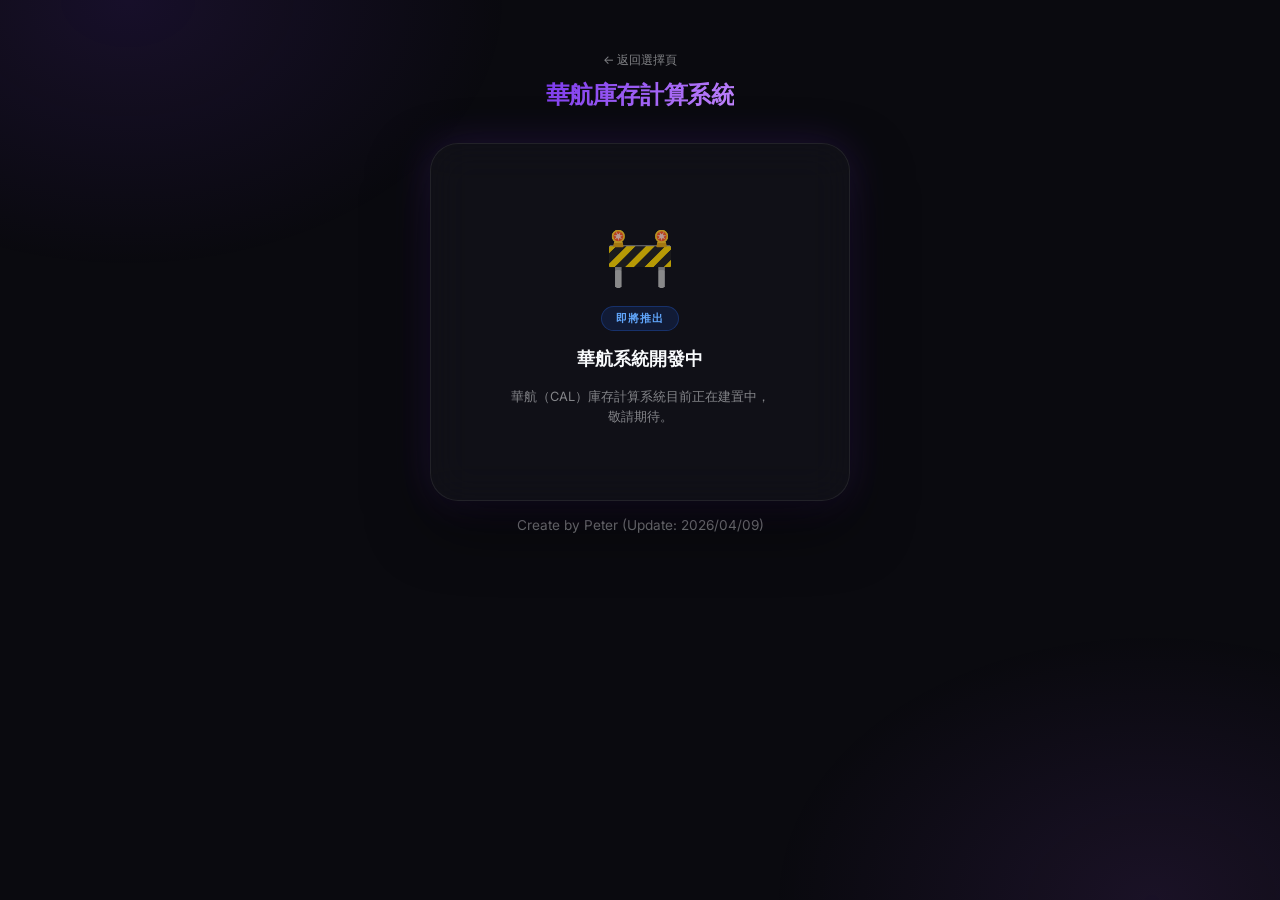
==== frontend/china-airlines.html @ a087fb79 "feat: 新增航空公司選擇頁，拆分虎航與華航系統 - index.html 改為選擇頁，提供虎航（橘色）與華航（藍色）入口卡片 - 原虎航系統移至 tigerair.html，加上返回選擇頁連結 -" ====
<!DOCTYPE html>
<html lang="zh-TW">
  <head>
    <meta charset="UTF-8" />
    <meta name="viewport" content="width=device-width, initial-scale=1.0" />
    <title>華航庫存計算系統</title>
    <link rel="stylesheet" href="style.css" />
    <style>
      .coming-soon-card {
        display: flex;
        flex-direction: column;
        align-items: center;
        gap: 16px;
        padding: 48px 24px;
        text-align: center;
      }

      .coming-soon-icon {
        font-size: 3.5rem;
        opacity: 0.7;
      }

      .coming-soon-title {
        font-size: 1.1rem;
        font-weight: 700;
        color: var(--text-primary);
      }

      .coming-soon-desc {
        font-size: 0.8rem;
        color: var(--text-secondary);
        line-height: 1.6;
        max-width: 280px;
      }

      .badge-coming {
        font-size: 0.68rem;
        font-weight: 600;
        letter-spacing: 0.08em;
        padding: 4px 14px;
        border-radius: 20px;
        background: rgba(37, 99, 235, 0.15);
        color: #60a5fa;
        border: 1px solid rgba(37, 99, 235, 0.3);
      }
    </style>
  </head>
  <body>
    <div class="page-title">
      <a href="index.html" class="back-link">← 返回選擇頁</a>
      <h1><span>華航庫存計算系統</span></h1>
    </div>

    <div class="calculator-card uploader-card" style="width:420px;">
      <div class="coming-soon-card">
        <div class="coming-soon-icon">🚧</div>
        <div class="badge-coming">即將推出</div>
        <div class="coming-soon-title">華航系統開發中</div>
        <div class="coming-soon-desc">
          華航（CAL）庫存計算系統目前正在建置中，<br>敬請期待。
        </div>
      </div>
    </div>

    <p style="text-align:center;color:var(--text-secondary);font-size:0.85rem;margin-top:1rem;">Create by Peter (Update: 2026/04/09)</p>
  </body>
</html>
---- frontend/style.css ----
/* ===================================
   Excel App - Global Styles
   =================================== */

@import url('https://fonts.googleapis.com/css2?family=Inter:wght@300;400;500;600;700&display=swap');

*, *::before, *::after {
  margin: 0;
  padding: 0;
  box-sizing: border-box;
}

:root {
  --bg-primary: #0a0a0f;
  --bg-secondary: #12121a;
  --glass-bg: rgba(255, 255, 255, 0.04);
  --glass-border: rgba(255, 255, 255, 0.08);

  --accent-primary: #7c3aed;
  --accent-secondary: #a855f7;

  --btn-equals-bg: linear-gradient(135deg, #7c3aed, #a855f7);

  --text-primary: #f8fafc;
  --text-secondary: rgba(248, 250, 252, 0.5);

  --shadow-glow: 0 0 40px rgba(124, 58, 237, 0.2);
  --shadow-card: 0 25px 60px rgba(0, 0, 0, 0.5);
}

body {
  font-family: 'Inter', sans-serif;
  background: var(--bg-primary);
  min-height: 100vh;
  display: flex;
  flex-direction: column;
  align-items: center;
  justify-content: flex-start;
  padding: 3rem 1rem;
  overflow-y: auto;
}

/* 背景動態光暈 */
body::before {
  content: '';
  position: fixed;
  top: -30%;
  left: -20%;
  width: 60%;
  height: 60%;
  background: radial-gradient(ellipse, rgba(124, 58, 237, 0.12) 0%, transparent 70%);
  pointer-events: none;
  animation: float1 8s ease-in-out infinite alternate;
}

body::after {
  content: '';
  position: fixed;
  bottom: -30%;
  right: -20%;
  width: 60%;
  height: 60%;
  background: radial-gradient(ellipse, rgba(168, 85, 247, 0.1) 0%, transparent 70%);
  pointer-events: none;
  animation: float2 10s ease-in-out infinite alternate;
}

@keyframes float1 {
  from { transform: translate(0, 0) scale(1); }
  to   { transform: translate(5%, 5%) scale(1.1); }
}

@keyframes float2 {
  from { transform: translate(0, 0) scale(1); }
  to   { transform: translate(-5%, -5%) scale(1.1); }
}

/* ===================================
   Page Title
   =================================== */

.page-title {
  text-align: center;
  margin-bottom: 2rem;
  z-index: 1;
}

.page-title h1 {
  font-size: 1.5rem;
  font-weight: 700;
  color: var(--text-primary);
  letter-spacing: -0.02em;
}

.page-title h1 span {
  background: linear-gradient(135deg, #7c3aed, #c084fc);
  -webkit-background-clip: text;
  -webkit-text-fill-color: transparent;
  background-clip: text;
}

.page-title p {
  font-size: 0.8rem;
  color: var(--text-secondary);
  margin-top: 0.5rem;
}

.back-link {
  display: inline-block;
  font-size: 0.75rem;
  color: var(--text-secondary);
  text-decoration: none;
  margin-bottom: 10px;
  transition: color 0.2s ease;
}

.back-link:hover {
  color: var(--text-primary);
}

/* ===================================
   Card & Upload Zone
   =================================== */

.uploader-card {
  position: relative;
  z-index: 1;
  width: 500px;
  background: rgba(18, 18, 26, 0.8);
  border: 1px solid var(--glass-border);
  border-radius: 28px;
  padding: 30px 24px 24px;
  box-shadow: var(--shadow-card), var(--shadow-glow);
  backdrop-filter: blur(20px);
  -webkit-backdrop-filter: blur(20px);
}

.upload-zone {
  background: rgba(0, 0, 0, 0.3);
  border: 2px dashed rgba(124, 58, 237, 0.4);
  border-radius: 18px;
  padding: 40px 20px;
  margin-bottom: 20px;
  text-align: center;
  cursor: pointer;
  transition: all 0.3s ease;
  position: relative;
}

.upload-zone:hover {
  background: rgba(124, 58, 237, 0.05);
  border-color: rgba(124, 58, 237, 0.8);
}

.upload-zone.dragover {
  background: rgba(124, 58, 237, 0.15);
  border-color: #a855f7;
  transform: scale(1.02);
}

.upload-icon {
  font-size: 3rem;
  margin-bottom: 12px;
  opacity: 0.8;
  filter: drop-shadow(0 4px 10px rgba(124, 58, 237, 0.4));
}

.upload-title {
  color: var(--text-primary);
  font-weight: 500;
  font-size: 1rem;
  margin-bottom: 6px;
}

.upload-subtitle {
  color: var(--text-secondary);
  font-size: 0.75rem;
}

.selected-file {
  margin-top: 15px;
  padding: 8px 12px;
  background: rgba(34, 197, 94, 0.15);
  border-radius: 8px;
  border: 1px solid rgba(34, 197, 94, 0.3);
  color: #86efac;
  font-size: 0.8rem;
  word-break: break-all;
}

.selected-file span {
  font-weight: 600;
  color: #fff;
}

/* API 狀態指示燈 */
.api-status {
  position: absolute;
  top: 15px;
  right: 20px;
  display: flex;
  align-items: center;
  gap: 6px;
  font-size: 0.7rem;
  color: var(--text-secondary);
}

.status-dot {
  width: 7px;
  height: 7px;
  border-radius: 50%;
  background: #6b7280;
  transition: background 0.3s ease, box-shadow 0.3s ease;
}

.status-dot.online {
  background: #22c55e;
  box-shadow: 0 0 8px rgba(34, 197, 94, 0.6);
}

.status-dot.loading {
  background: #f59e0b;
  animation: pulse 1s ease-in-out infinite;
}

.status-dot.error {
  background: #ef4444;
  box-shadow: 0 0 8px rgba(239, 68, 68, 0.4);
}

@keyframes pulse {
  0%, 100% { opacity: 1; }
  50%       { opacity: 0.4; }
}

/* ===================================
   Data Sections
   =================================== */

.data-section {
  margin-bottom: 14px;
}

/* ===================================
   Month Grid
   =================================== */

.month-grid {
  display: grid;
  grid-template-columns: repeat(4, 1fr);
  gap: 8px;
  margin-bottom: 0;
}

.month-slot {
  position: relative;
  border: 2px dashed rgba(124, 58, 237, 0.4);
  border-radius: 12px;
  padding: 10px 8px 8px;
  cursor: pointer;
  transition: all 0.2s ease;
  min-height: 72px;
  display: flex;
  flex-direction: column;
  align-items: center;
  justify-content: center;
  user-select: none;
}

.month-slot:hover {
  border-color: rgba(124, 58, 237, 0.8);
  background: rgba(124, 58, 237, 0.06);
}

.month-slot.assigned {
  border-style: solid;
  border-color: rgba(34, 197, 94, 0.5);
  background: rgba(34, 197, 94, 0.06);
}

.month-slot.dragover {
  border-color: #a855f7;
  background: rgba(124, 58, 237, 0.15);
  transform: scale(1.04);
}

.month-label {
  font-size: 0.72rem;
  font-weight: 600;
  color: var(--text-secondary);
  margin-bottom: 5px;
}

.month-slot.assigned .month-label {
  color: #86efac;
}

.slot-plus {
  font-size: 1.3rem;
  color: rgba(124, 58, 237, 0.5);
  line-height: 1;
}

.slot-filename {
  font-size: 0.62rem;
  color: rgba(134, 239, 172, 0.85);
  word-break: break-all;
  text-align: center;
  line-height: 1.3;
  max-width: 100%;
}

.remove-btn {
  position: absolute;
  top: 3px;
  right: 6px;
  font-size: 0.75rem;
  color: rgba(239, 68, 68, 0.6);
  cursor: pointer;
  line-height: 1;
  transition: color 0.15s ease;
}

.remove-btn:hover {
  color: #ef4444;
}

/* ===================================
   Inventory Upload
   =================================== */

.section-label {
  font-size: 0.72rem;
  font-weight: 600;
  color: var(--text-secondary);
  margin-bottom: 7px;
  letter-spacing: 0.02em;
}

.inventory-drop {
  border: 2px dashed rgba(245, 158, 11, 0.4);
  border-radius: 12px;
  padding: 11px 14px;
  display: flex;
  align-items: center;
  gap: 10px;
  cursor: pointer;
  transition: all 0.2s ease;
}

.inventory-drop:hover {
  border-color: rgba(245, 158, 11, 0.8);
  background: rgba(245, 158, 11, 0.05);
}

.inventory-drop.dragover {
  border-color: #f59e0b;
  background: rgba(245, 158, 11, 0.12);
}

.inventory-drop.assigned {
  border-style: solid;
  border-color: rgba(34, 197, 94, 0.5);
  background: rgba(34, 197, 94, 0.06);
}

.inv-icon {
  font-size: 1.1rem;
  flex-shrink: 0;
}

.inv-text {
  font-size: 0.75rem;
  color: var(--text-secondary);
  flex: 1;
}

.inventory-drop.assigned .inv-text {
  color: #86efac;
}

.inv-remove {
  flex-shrink: 0;
  font-size: 0.85rem;
  color: rgba(239, 68, 68, 0.6);
  cursor: pointer;
  padding: 0 2px;
  transition: color 0.15s ease;
}

.inv-remove:hover {
  color: #ef4444;
}

.onboard-row {
  display: flex;
  gap: 10px;
}

.onboard-row .inventory-drop {
  flex: 1;
}

/* ===================================
   File List (legacy, kept for reference)
   =================================== */

.file-list {
  margin-bottom: 4px;
  display: flex;
  flex-direction: column;
  gap: 6px;
  max-height: 160px;
  overflow-y: auto;
}

.file-item {
  display: flex;
  align-items: center;
  gap: 8px;
  padding: 7px 12px;
  background: rgba(34, 197, 94, 0.1);
  border: 1px solid rgba(34, 197, 94, 0.25);
  border-radius: 8px;
}

.file-index {
  flex-shrink: 0;
  width: 18px;
  height: 18px;
  background: rgba(124, 58, 237, 0.5);
  border-radius: 50%;
  font-size: 0.65rem;
  font-weight: 700;
  color: #fff;
  display: flex;
  align-items: center;
  justify-content: center;
}

.file-name-text {
  font-size: 0.78rem;
  color: #86efac;
  word-break: break-all;
}

/* ===================================
   Buttons
   =================================== */

.btn {
  font-family: 'Inter', sans-serif;
  border: none;
  border-radius: 14px;
  cursor: pointer;
  font-size: 1rem;
  font-weight: 600;
  height: 55px;
  width: 100%;
  display: flex;
  align-items: center;
  justify-content: center;
  transition: all 0.2s ease;
  color: white;
  margin-top: 10px;
}

.btn:disabled {
  opacity: 0.5;
  cursor: not-allowed;
  transform: none !important;
  box-shadow: none !important;
}

.btn-equals {
  background: linear-gradient(135deg, #7c3aed, #a855f7);
  box-shadow: 0 4px 20px rgba(124, 58, 237, 0.4);
}

.btn-equals:not(:disabled):hover {
  background: linear-gradient(135deg, #6d28d9, #9333ea);
  transform: translateY(-2px);
  box-shadow: 0 8px 28px rgba(124, 58, 237, 0.5);
}

.btn-equals:not(:disabled):active {
  transform: translateY(0);
  box-shadow: 0 2px 12px rgba(124, 58, 237, 0.3);
}

/* ===================================
   Loading Spinner
   =================================== */

.spinner {
  display: none;
  width: 20px;
  height: 20px;
  border: 3px solid rgba(255, 255, 255, 0.3);
  border-top-color: white;
  border-radius: 50%;
  animation: spin 0.8s linear infinite;
}

@keyframes spin {
  to { transform: rotate(360deg); }
}

.btn-equals.loading .spinner { display: block; }
.btn-equals.loading .btn-label { display: none; }
.btn-equals.loading { pointer-events: none; }

/* ===================================
   Exchange Rate Panel
   =================================== */

.exchange-rates-panel {
  margin-top: 8px;
  padding: 12px 14px;
  background: rgba(124, 58, 237, 0.06);
  border: 1px solid rgba(124, 58, 237, 0.2);
  border-radius: 12px;
}

.exchange-rates-hint {
  font-size: 0.72rem;
  color: var(--text-secondary);
  margin-bottom: 10px;
}

.exchange-rates-hint a {
  color: #a855f7;
  text-decoration: none;
}

.exchange-rates-hint a:hover {
  text-decoration: underline;
}

.rate-input-row {
  display: flex;
  align-items: center;
  gap: 10px;
  margin-bottom: 8px;
}

.rate-input-row:last-child {
  margin-bottom: 0;
}

.rate-label {
  font-size: 0.75rem;
  color: var(--text-primary);
  width: 70px;
  flex-shrink: 0;
}

.rate-input {
  flex: 1;
  background: rgba(0, 0, 0, 0.3);
  border: 1px solid rgba(124, 58, 237, 0.3);
  border-radius: 8px;
  padding: 6px 10px;
  color: var(--text-primary);
  font-size: 0.75rem;
  font-family: 'Inter', sans-serif;
  outline: none;
  transition: border-color 0.2s;
}

.rate-input:focus {
  border-color: rgba(124, 58, 237, 0.7);
}

.rate-input::placeholder {
  color: var(--text-secondary);
}
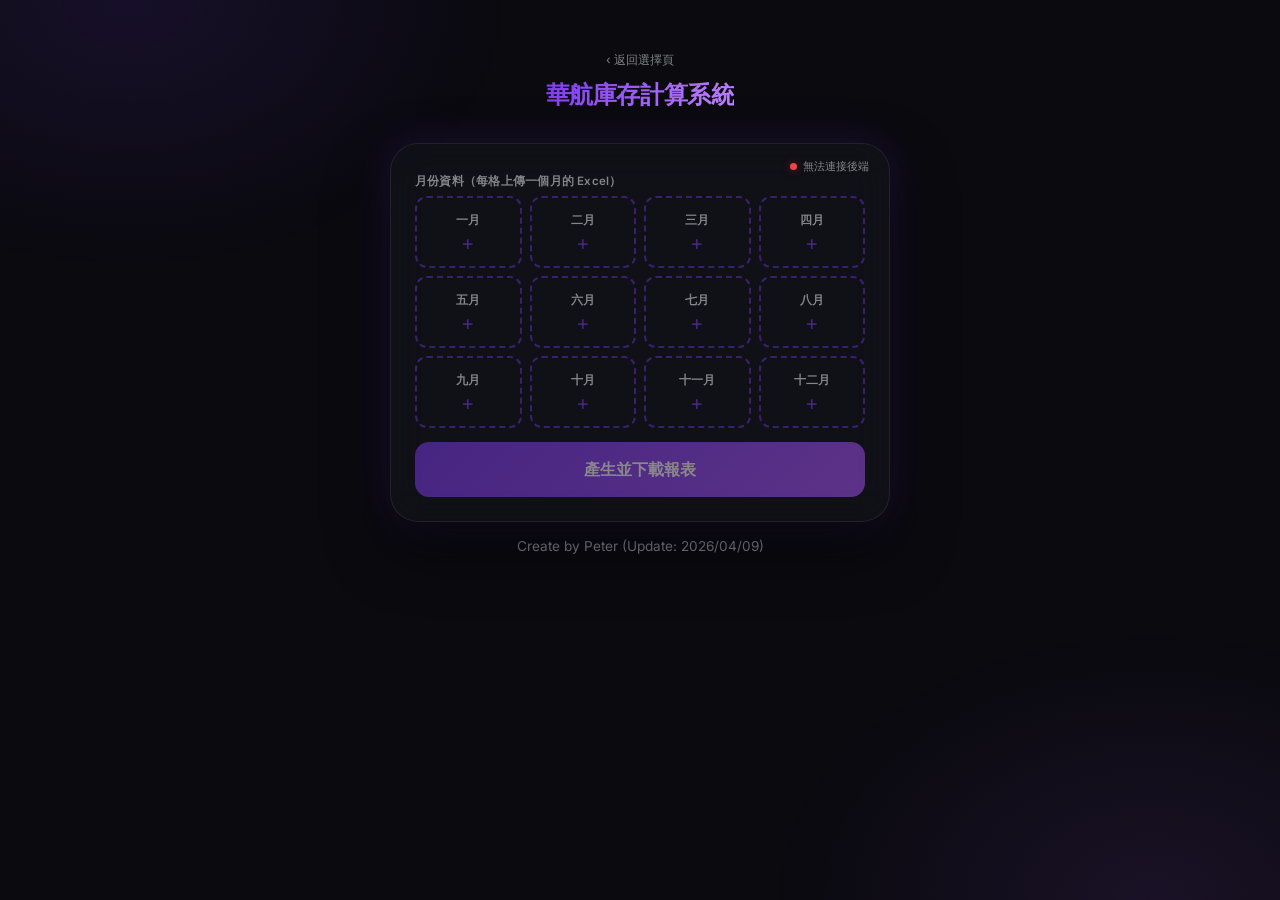
==== commit 4439a518: "feat: 新增華航庫存計算系統 - backend: 新增 /cal/process-excel endpoint，支援多月份合併 - frontend: china-airlines.html 改" ====
--- a/frontend/china-airlines.html
+++ b/frontend/china-airlines.html
@@ -4,64 +4,50 @@
     <meta charset="UTF-8" />
     <meta name="viewport" content="width=device-width, initial-scale=1.0" />
     <title>華航庫存計算系統</title>
+    <meta name="description" content="華航庫存計算系統" />
     <link rel="stylesheet" href="style.css" />
-    <style>
-      .coming-soon-card {
-        display: flex;
-        flex-direction: column;
-        align-items: center;
-        gap: 16px;
-        padding: 48px 24px;
-        text-align: center;
-      }
-
-      .coming-soon-icon {
-        font-size: 3.5rem;
-        opacity: 0.7;
-      }
-
-      .coming-soon-title {
-        font-size: 1.1rem;
-        font-weight: 700;
-        color: var(--text-primary);
-      }
-
-      .coming-soon-desc {
-        font-size: 0.8rem;
-        color: var(--text-secondary);
-        line-height: 1.6;
-        max-width: 280px;
-      }
-
-      .badge-coming {
-        font-size: 0.68rem;
-        font-weight: 600;
-        letter-spacing: 0.08em;
-        padding: 4px 14px;
-        border-radius: 20px;
-        background: rgba(37, 99, 235, 0.15);
-        color: #60a5fa;
-        border: 1px solid rgba(37, 99, 235, 0.3);
-      }
-    </style>
+    <script>window.CALCULATOR_API_URL = "https://zeabur-test2.zeabur.app";</script>
   </head>
   <body>
     <div class="page-title">
-      <a href="index.html" class="back-link">← 返回選擇頁</a>
+      <a href="index.html" class="back-link">‹ 返回選擇頁</a>
       <h1><span>華航庫存計算系統</span></h1>
     </div>
 
-    <div class="calculator-card uploader-card" style="width:420px;">
-      <div class="coming-soon-card">
-        <div class="coming-soon-icon">🚧</div>
-        <div class="badge-coming">即將推出</div>
-        <div class="coming-soon-title">華航系統開發中</div>
-        <div class="coming-soon-desc">
-          華航（CAL）庫存計算系統目前正在建置中，<br>敬請期待。
+    <div class="calculator-card uploader-card">
+      <!-- API 狀態列 -->
+      <div class="api-status">
+        <div class="status-dot" id="status-dot"></div>
+        <span id="status-text">連線中…</span>
+      </div>
+
+      <!-- 銷售 / 庫存月份 -->
+      <div class="data-section">
+        <div class="section-label">月份資料（每格上傳一個月的 Excel）</div>
+        <div class="month-grid" id="month-grid">
+          <div class="month-slot" data-month="01"><input type="file" class="slot-input" accept=".xlsx,.xls" hidden><div class="month-label">一月</div><span class="slot-plus">+</span></div>
+          <div class="month-slot" data-month="02"><input type="file" class="slot-input" accept=".xlsx,.xls" hidden><div class="month-label">二月</div><span class="slot-plus">+</span></div>
+          <div class="month-slot" data-month="03"><input type="file" class="slot-input" accept=".xlsx,.xls" hidden><div class="month-label">三月</div><span class="slot-plus">+</span></div>
+          <div class="month-slot" data-month="04"><input type="file" class="slot-input" accept=".xlsx,.xls" hidden><div class="month-label">四月</div><span class="slot-plus">+</span></div>
+          <div class="month-slot" data-month="05"><input type="file" class="slot-input" accept=".xlsx,.xls" hidden><div class="month-label">五月</div><span class="slot-plus">+</span></div>
+          <div class="month-slot" data-month="06"><input type="file" class="slot-input" accept=".xlsx,.xls" hidden><div class="month-label">六月</div><span class="slot-plus">+</span></div>
+          <div class="month-slot" data-month="07"><input type="file" class="slot-input" accept=".xlsx,.xls" hidden><div class="month-label">七月</div><span class="slot-plus">+</span></div>
+          <div class="month-slot" data-month="08"><input type="file" class="slot-input" accept=".xlsx,.xls" hidden><div class="month-label">八月</div><span class="slot-plus">+</span></div>
+          <div class="month-slot" data-month="09"><input type="file" class="slot-input" accept=".xlsx,.xls" hidden><div class="month-label">九月</div><span class="slot-plus">+</span></div>
+          <div class="month-slot" data-month="10"><input type="file" class="slot-input" accept=".xlsx,.xls" hidden><div class="month-label">十月</div><span class="slot-plus">+</span></div>
+          <div class="month-slot" data-month="11"><input type="file" class="slot-input" accept=".xlsx,.xls" hidden><div class="month-label">十一月</div><span class="slot-plus">+</span></div>
+          <div class="month-slot" data-month="12"><input type="file" class="slot-input" accept=".xlsx,.xls" hidden><div class="month-label">十二月</div><span class="slot-plus">+</span></div>
         </div>
       </div>
+
+      <!-- 操作按鈕 -->
+      <button id="btn-process" class="btn btn-equals btn-wide" disabled onclick="processFile()">
+        <span class="btn-label">產生並下載報表</span>
+        <div class="spinner"></div>
+      </button>
     </div>
 
     <p style="text-align:center;color:var(--text-secondary);font-size:0.85rem;margin-top:1rem;">Create by Peter (Update: 2026/04/09)</p>
+    <script src="cal-app.js"></script>
   </body>
 </html>
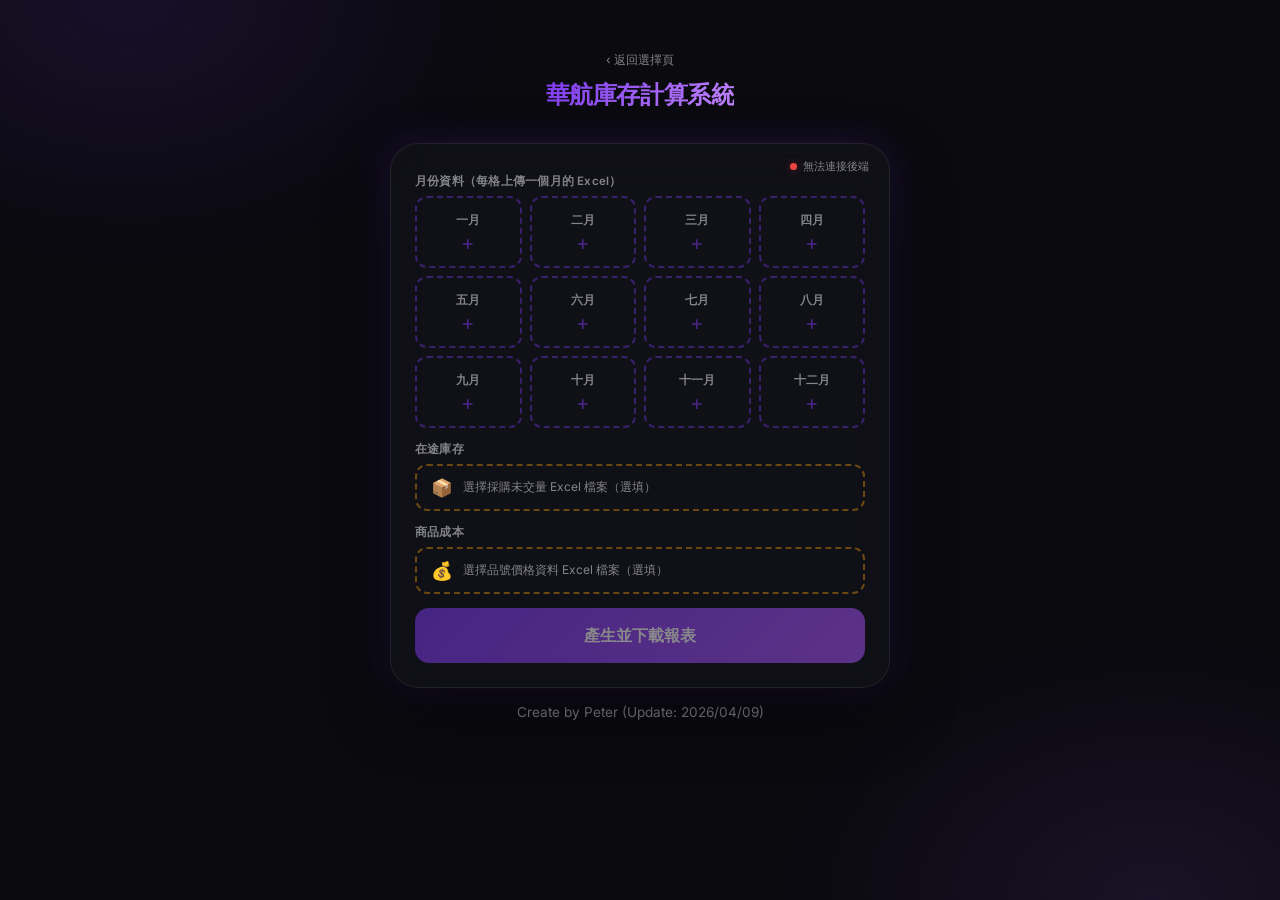
==== commit ac586dff: "fix: 修正華航獨立上傳驗證錯誤，強制前端快取更新 Co-Authored-By: Claude Opus 4.6 (1M context) <noreply@anthropic.com>" ====
--- a/frontend/china-airlines.html
+++ b/frontend/china-airlines.html
@@ -40,6 +40,34 @@
         </div>
       </div>
 
+      <!-- 在途庫存 section -->
+      <div class="data-section">
+        <div class="section-label">在途庫存</div>
+        <div class="inventory-drop" id="inventory-drop">
+          <input type="file" id="inventory-input" accept=".xlsx,.xls" hidden>
+          <span class="inv-icon">📦</span>
+          <span class="inv-text" id="inv-text">選擇採購未交量 Excel 檔案（選填）</span>
+          <span class="inv-remove" id="inv-remove" style="display:none;" onclick="removeInventoryFile()">×</span>
+        </div>
+      </div>
+
+      <!-- 商品成本 section -->
+      <div class="data-section">
+        <div class="section-label">商品成本</div>
+        <div class="inventory-drop" id="cost-drop">
+          <input type="file" id="cost-input" accept=".xlsx,.xls" hidden>
+          <span class="inv-icon">💰</span>
+          <span class="inv-text" id="cost-text">選擇品號價格資料 Excel 檔案（選填）</span>
+          <span class="inv-remove" id="cost-remove" style="display:none;" onclick="removeCostFile()">×</span>
+        </div>
+        <div class="exchange-rates-panel" id="exchange-rates-panel" style="display:none;">
+          <div class="exchange-rates-hint">
+            請參考 <a href="https://rate.bot.com.tw/xrt?Lang=zh-TW" target="_blank">台灣銀行匯率</a>（現金匯率，買入加賣出平均）
+          </div>
+          <div id="exchange-rate-inputs"></div>
+        </div>
+      </div>
+
       <!-- 操作按鈕 -->
       <button id="btn-process" class="btn btn-equals btn-wide" disabled onclick="processFile()">
         <span class="btn-label">產生並下載報表</span>
@@ -48,6 +76,6 @@
     </div>
 
     <p style="text-align:center;color:var(--text-secondary);font-size:0.85rem;margin-top:1rem;">Create by Peter (Update: 2026/04/09)</p>
-    <script src="cal-app.js"></script>
+    <script src="cal-app.js?v=2"></script>
   </body>
 </html>
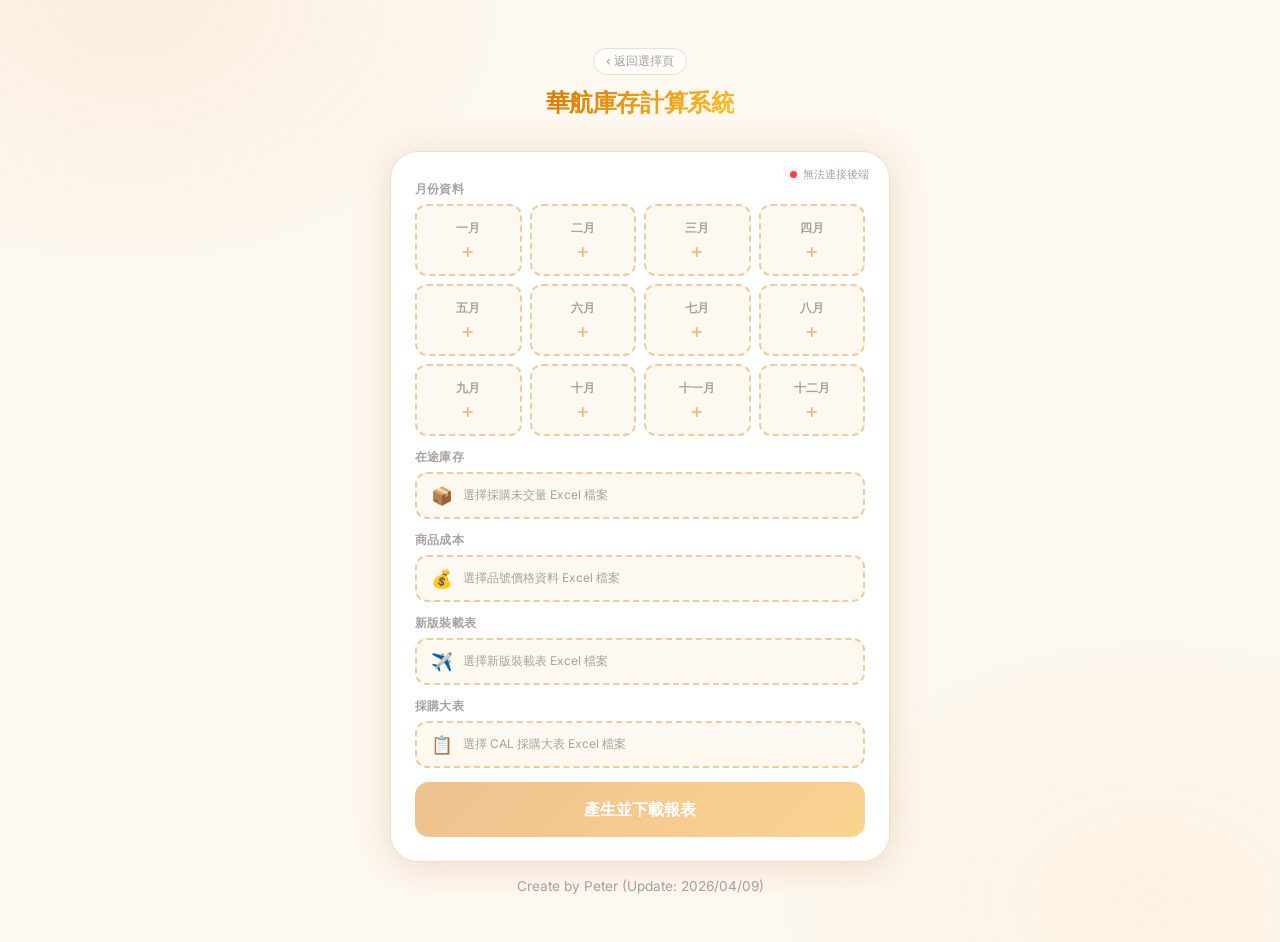
==== commit 1555c4e4: "style: 前端改為暖白主題，移除 Example Data 範例檔 - style.css 主色從深黑/紫色改為暖米白/琥珀橘（Theme D） - 更新 index.html 航空公司卡片顏色以" ====
--- a/frontend/china-airlines.html
+++ b/frontend/china-airlines.html
@@ -23,7 +23,7 @@
 
       <!-- 銷售 / 庫存月份 -->
       <div class="data-section">
-        <div class="section-label">月份資料（每格上傳一個月的 Excel）</div>
+        <div class="section-label">月份資料</div>
         <div class="month-grid" id="month-grid">
           <div class="month-slot" data-month="01"><input type="file" class="slot-input" accept=".xlsx,.xls" hidden><div class="month-label">一月</div><span class="slot-plus">+</span></div>
           <div class="month-slot" data-month="02"><input type="file" class="slot-input" accept=".xlsx,.xls" hidden><div class="month-label">二月</div><span class="slot-plus">+</span></div>
@@ -46,7 +46,7 @@
         <div class="inventory-drop" id="inventory-drop">
           <input type="file" id="inventory-input" accept=".xlsx,.xls" hidden>
           <span class="inv-icon">📦</span>
-          <span class="inv-text" id="inv-text">選擇採購未交量 Excel 檔案（選填）</span>
+          <span class="inv-text" id="inv-text">選擇採購未交量 Excel 檔案</span>
           <span class="inv-remove" id="inv-remove" style="display:none;" onclick="removeInventoryFile()">×</span>
         </div>
       </div>
@@ -57,7 +57,7 @@
         <div class="inventory-drop" id="cost-drop">
           <input type="file" id="cost-input" accept=".xlsx,.xls" hidden>
           <span class="inv-icon">💰</span>
-          <span class="inv-text" id="cost-text">選擇品號價格資料 Excel 檔案（選填）</span>
+          <span class="inv-text" id="cost-text">選擇品號價格資料 Excel 檔案</span>
           <span class="inv-remove" id="cost-remove" style="display:none;" onclick="removeCostFile()">×</span>
         </div>
         <div class="exchange-rates-panel" id="exchange-rates-panel" style="display:none;">
@@ -65,6 +65,38 @@
             請參考 <a href="https://rate.bot.com.tw/xrt?Lang=zh-TW" target="_blank">台灣銀行匯率</a>（現金匯率，買入加賣出平均）
           </div>
           <div id="exchange-rate-inputs"></div>
+        </div>
+      </div>
+
+      <!-- 新版裝載表 section -->
+      <div class="data-section">
+        <div class="section-label">新版裝載表</div>
+        <div class="inventory-drop" id="loading-drop">
+          <input type="file" id="loading-input" accept=".xlsx,.xls" hidden>
+          <span class="inv-icon">✈️</span>
+          <span class="inv-text" id="loading-text">選擇新版裝載表 Excel 檔案</span>
+          <span class="inv-remove" id="loading-remove" style="display:none;" onclick="removeLoadingFile()">×</span>
+        </div>
+        <div class="loading-sets-panel" id="loading-sets-panel" style="display:none;">
+          <div class="exchange-rates-hint">裝載套數設定（可修改預設值）</div>
+          <table class="loading-sets-table" style="width:100%;font-size:0.75rem;margin-top:6px;">
+            <tr><th></th><th>A</th><th>B</th><th>B7</th></tr>
+            <tr><td>TPE</td><td><input class="rate-input" type="number" id="ls-tpe-A" value="247" min="0"></td><td><input class="rate-input" type="number" id="ls-tpe-B" value="62" min="0"></td><td><input class="rate-input" type="number" id="ls-tpe-B7" value="27" min="0"></td></tr>
+            <tr><td>TSA</td><td><input class="rate-input" type="number" id="ls-tsa-A" value="12" min="0"></td><td><input class="rate-input" type="number" id="ls-tsa-B" value="5" min="0"></td><td><input class="rate-input" type="number" id="ls-tsa-B7" value="0" min="0"></td></tr>
+            <tr><td>KHH</td><td><input class="rate-input" type="number" id="ls-khh-A" value="15" min="0"></td><td><input class="rate-input" type="number" id="ls-khh-B" value="6" min="0"></td><td><input class="rate-input" type="number" id="ls-khh-B7" value="0" min="0"></td></tr>
+            <tr><td>RMQ</td><td><input class="rate-input" type="number" id="ls-rmq-A" value="2" min="0"></td><td><input class="rate-input" type="number" id="ls-rmq-B" value="2" min="0"></td><td><input class="rate-input" type="number" id="ls-rmq-B7" value="0" min="0"></td></tr>
+          </table>
+        </div>
+      </div>
+
+      <!-- 採購大表 section -->
+      <div class="data-section">
+        <div class="section-label">採購大表</div>
+        <div class="inventory-drop" id="procurement-drop">
+          <input type="file" id="procurement-input" accept=".xlsx,.xls" hidden>
+          <span class="inv-icon">📋</span>
+          <span class="inv-text" id="procurement-text">選擇 CAL 採購大表 Excel 檔案</span>
+          <span class="inv-remove" id="procurement-remove" style="display:none;" onclick="removeProcurementFile()">×</span>
         </div>
       </div>
 
@@ -76,6 +108,6 @@
     </div>
 
     <p style="text-align:center;color:var(--text-secondary);font-size:0.85rem;margin-top:1rem;">Create by Peter (Update: 2026/04/09)</p>
-    <script src="cal-app.js?v=2"></script>
+    <script src="cal-app.js?v=3"></script>
   </body>
 </html>
--- a/frontend/style.css
+++ b/frontend/style.css
@@ -11,21 +11,21 @@
 }
 
 :root {
-  --bg-primary: #0a0a0f;
-  --bg-secondary: #12121a;
-  --glass-bg: rgba(255, 255, 255, 0.04);
-  --glass-border: rgba(255, 255, 255, 0.08);
-
-  --accent-primary: #7c3aed;
-  --accent-secondary: #a855f7;
-
-  --btn-equals-bg: linear-gradient(135deg, #7c3aed, #a855f7);
-
-  --text-primary: #f8fafc;
-  --text-secondary: rgba(248, 250, 252, 0.5);
-
-  --shadow-glow: 0 0 40px rgba(124, 58, 237, 0.2);
-  --shadow-card: 0 25px 60px rgba(0, 0, 0, 0.5);
+  --bg-primary: #fdf8f0;
+  --bg-secondary: #fff9f0;
+  --glass-bg: rgba(255, 255, 255, 0.85);
+  --glass-border: #ecddd0;
+
+  --accent-primary: #d97706;
+  --accent-secondary: #f59e0b;
+
+  --btn-equals-bg: linear-gradient(135deg, #d97706, #f59e0b);
+
+  --text-primary: #1c1917;
+  --text-secondary: #a8a29e;
+
+  --shadow-glow: 0 0 40px rgba(217, 119, 6, 0.12);
+  --shadow-card: 0 8px 32px rgba(180, 120, 60, 0.1);
 }
 
 body {
@@ -48,7 +48,7 @@
   left: -20%;
   width: 60%;
   height: 60%;
-  background: radial-gradient(ellipse, rgba(124, 58, 237, 0.12) 0%, transparent 70%);
+  background: radial-gradient(ellipse, rgba(217, 119, 6, 0.08) 0%, transparent 70%);
   pointer-events: none;
   animation: float1 8s ease-in-out infinite alternate;
 }
@@ -60,7 +60,7 @@
   right: -20%;
   width: 60%;
   height: 60%;
-  background: radial-gradient(ellipse, rgba(168, 85, 247, 0.1) 0%, transparent 70%);
+  background: radial-gradient(ellipse, rgba(245, 158, 11, 0.06) 0%, transparent 70%);
   pointer-events: none;
   animation: float2 10s ease-in-out infinite alternate;
 }
@@ -93,7 +93,7 @@
 }
 
 .page-title h1 span {
-  background: linear-gradient(135deg, #7c3aed, #c084fc);
+  background: linear-gradient(135deg, #d97706, #fbbf24);
   -webkit-background-clip: text;
   -webkit-text-fill-color: transparent;
   background-clip: text;
@@ -106,16 +106,27 @@
 }
 
 .back-link {
-  display: inline-block;
-  font-size: 0.75rem;
+  display: inline-flex;
+  align-items: center;
+  gap: 6px;
+  font-size: 0.72rem;
+  font-weight: 500;
   color: var(--text-secondary);
   text-decoration: none;
-  margin-bottom: 10px;
-  transition: color 0.2s ease;
+  margin-bottom: 12px;
+  padding: 5px 12px;
+  border-radius: 20px;
+  border: 1px solid var(--glass-border);
+  background: rgba(255, 255, 255, 0.7);
+  transition: all 0.2s ease;
+  letter-spacing: 0.01em;
 }
 
 .back-link:hover {
   color: var(--text-primary);
+  border-color: #d0b898;
+  background: rgba(255, 255, 255, 0.95);
+  transform: translateX(-2px);
 }
 
 /* ===================================
@@ -126,18 +137,16 @@
   position: relative;
   z-index: 1;
   width: 500px;
-  background: rgba(18, 18, 26, 0.8);
+  background: #ffffff;
   border: 1px solid var(--glass-border);
   border-radius: 28px;
   padding: 30px 24px 24px;
   box-shadow: var(--shadow-card), var(--shadow-glow);
-  backdrop-filter: blur(20px);
-  -webkit-backdrop-filter: blur(20px);
 }
 
 .upload-zone {
-  background: rgba(0, 0, 0, 0.3);
-  border: 2px dashed rgba(124, 58, 237, 0.4);
+  background: #fdf8f0;
+  border: 2px dashed rgba(217, 119, 6, 0.35);
   border-radius: 18px;
   padding: 40px 20px;
   margin-bottom: 20px;
@@ -148,13 +157,13 @@
 }
 
 .upload-zone:hover {
-  background: rgba(124, 58, 237, 0.05);
-  border-color: rgba(124, 58, 237, 0.8);
+  background: rgba(217, 119, 6, 0.04);
+  border-color: rgba(217, 119, 6, 0.7);
 }
 
 .upload-zone.dragover {
-  background: rgba(124, 58, 237, 0.15);
-  border-color: #a855f7;
+  background: rgba(217, 119, 6, 0.08);
+  border-color: #f59e0b;
   transform: scale(1.02);
 }
 
@@ -162,7 +171,7 @@
   font-size: 3rem;
   margin-bottom: 12px;
   opacity: 0.8;
-  filter: drop-shadow(0 4px 10px rgba(124, 58, 237, 0.4));
+  filter: drop-shadow(0 4px 10px rgba(217, 119, 6, 0.3));
 }
 
 .upload-title {
@@ -180,17 +189,17 @@
 .selected-file {
   margin-top: 15px;
   padding: 8px 12px;
-  background: rgba(34, 197, 94, 0.15);
+  background: #f0fdf4;
   border-radius: 8px;
   border: 1px solid rgba(34, 197, 94, 0.3);
-  color: #86efac;
+  color: #16a34a;
   font-size: 0.8rem;
   word-break: break-all;
 }
 
 .selected-file span {
   font-weight: 600;
-  color: #fff;
+  color: #14532d;
 }
 
 /* API 狀態指示燈 */
@@ -209,13 +218,13 @@
   width: 7px;
   height: 7px;
   border-radius: 50%;
-  background: #6b7280;
+  background: #d1d5db;
   transition: background 0.3s ease, box-shadow 0.3s ease;
 }
 
 .status-dot.online {
   background: #22c55e;
-  box-shadow: 0 0 8px rgba(34, 197, 94, 0.6);
+  box-shadow: 0 0 8px rgba(34, 197, 94, 0.5);
 }
 
 .status-dot.loading {
@@ -254,7 +263,7 @@
 
 .month-slot {
   position: relative;
-  border: 2px dashed rgba(124, 58, 237, 0.4);
+  border: 2px dashed rgba(217, 119, 6, 0.35);
   border-radius: 12px;
   padding: 10px 8px 8px;
   cursor: pointer;
@@ -265,22 +274,23 @@
   align-items: center;
   justify-content: center;
   user-select: none;
+  background: #fdf8f0;
 }
 
 .month-slot:hover {
-  border-color: rgba(124, 58, 237, 0.8);
-  background: rgba(124, 58, 237, 0.06);
+  border-color: rgba(217, 119, 6, 0.7);
+  background: rgba(217, 119, 6, 0.05);
 }
 
 .month-slot.assigned {
   border-style: solid;
   border-color: rgba(34, 197, 94, 0.5);
-  background: rgba(34, 197, 94, 0.06);
+  background: #f0fdf4;
 }
 
 .month-slot.dragover {
-  border-color: #a855f7;
-  background: rgba(124, 58, 237, 0.15);
+  border-color: #f59e0b;
+  background: rgba(217, 119, 6, 0.08);
   transform: scale(1.04);
 }
 
@@ -292,18 +302,18 @@
 }
 
 .month-slot.assigned .month-label {
-  color: #86efac;
+  color: #16a34a;
 }
 
 .slot-plus {
   font-size: 1.3rem;
-  color: rgba(124, 58, 237, 0.5);
+  color: rgba(217, 119, 6, 0.5);
   line-height: 1;
 }
 
 .slot-filename {
   font-size: 0.62rem;
-  color: rgba(134, 239, 172, 0.85);
+  color: #16a34a;
   word-break: break-all;
   text-align: center;
   line-height: 1.3;
@@ -315,7 +325,7 @@
   top: 3px;
   right: 6px;
   font-size: 0.75rem;
-  color: rgba(239, 68, 68, 0.6);
+  color: rgba(239, 68, 68, 0.5);
   cursor: pointer;
   line-height: 1;
   transition: color 0.15s ease;
@@ -338,7 +348,7 @@
 }
 
 .inventory-drop {
-  border: 2px dashed rgba(245, 158, 11, 0.4);
+  border: 2px dashed rgba(217, 119, 6, 0.35);
   border-radius: 12px;
   padding: 11px 14px;
   display: flex;
@@ -346,22 +356,23 @@
   gap: 10px;
   cursor: pointer;
   transition: all 0.2s ease;
+  background: #fdf8f0;
 }
 
 .inventory-drop:hover {
-  border-color: rgba(245, 158, 11, 0.8);
-  background: rgba(245, 158, 11, 0.05);
+  border-color: rgba(217, 119, 6, 0.7);
+  background: rgba(217, 119, 6, 0.04);
 }
 
 .inventory-drop.dragover {
   border-color: #f59e0b;
-  background: rgba(245, 158, 11, 0.12);
+  background: rgba(217, 119, 6, 0.08);
 }
 
 .inventory-drop.assigned {
   border-style: solid;
   border-color: rgba(34, 197, 94, 0.5);
-  background: rgba(34, 197, 94, 0.06);
+  background: #f0fdf4;
 }
 
 .inv-icon {
@@ -376,13 +387,13 @@
 }
 
 .inventory-drop.assigned .inv-text {
-  color: #86efac;
+  color: #16a34a;
 }
 
 .inv-remove {
   flex-shrink: 0;
   font-size: 0.85rem;
-  color: rgba(239, 68, 68, 0.6);
+  color: rgba(239, 68, 68, 0.5);
   cursor: pointer;
   padding: 0 2px;
   transition: color 0.15s ease;
@@ -419,7 +430,7 @@
   align-items: center;
   gap: 8px;
   padding: 7px 12px;
-  background: rgba(34, 197, 94, 0.1);
+  background: #f0fdf4;
   border: 1px solid rgba(34, 197, 94, 0.25);
   border-radius: 8px;
 }
@@ -428,7 +439,7 @@
   flex-shrink: 0;
   width: 18px;
   height: 18px;
-  background: rgba(124, 58, 237, 0.5);
+  background: rgba(217, 119, 6, 0.75);
   border-radius: 50%;
   font-size: 0.65rem;
   font-weight: 700;
@@ -440,7 +451,7 @@
 
 .file-name-text {
   font-size: 0.78rem;
-  color: #86efac;
+  color: #16a34a;
   word-break: break-all;
 }
 
@@ -466,26 +477,26 @@
 }
 
 .btn:disabled {
-  opacity: 0.5;
+  opacity: 0.45;
   cursor: not-allowed;
   transform: none !important;
   box-shadow: none !important;
 }
 
 .btn-equals {
-  background: linear-gradient(135deg, #7c3aed, #a855f7);
-  box-shadow: 0 4px 20px rgba(124, 58, 237, 0.4);
+  background: linear-gradient(135deg, #d97706, #f59e0b);
+  box-shadow: 0 4px 20px rgba(217, 119, 6, 0.35);
 }
 
 .btn-equals:not(:disabled):hover {
-  background: linear-gradient(135deg, #6d28d9, #9333ea);
+  background: linear-gradient(135deg, #b45309, #d97706);
   transform: translateY(-2px);
-  box-shadow: 0 8px 28px rgba(124, 58, 237, 0.5);
+  box-shadow: 0 8px 28px rgba(217, 119, 6, 0.45);
 }
 
 .btn-equals:not(:disabled):active {
   transform: translateY(0);
-  box-shadow: 0 2px 12px rgba(124, 58, 237, 0.3);
+  box-shadow: 0 2px 12px rgba(217, 119, 6, 0.3);
 }
 
 /* ===================================
@@ -496,7 +507,7 @@
   display: none;
   width: 20px;
   height: 20px;
-  border: 3px solid rgba(255, 255, 255, 0.3);
+  border: 3px solid rgba(255, 255, 255, 0.35);
   border-top-color: white;
   border-radius: 50%;
   animation: spin 0.8s linear infinite;
@@ -517,8 +528,8 @@
 .exchange-rates-panel {
   margin-top: 8px;
   padding: 12px 14px;
-  background: rgba(124, 58, 237, 0.06);
-  border: 1px solid rgba(124, 58, 237, 0.2);
+  background: rgba(217, 119, 6, 0.05);
+  border: 1px solid rgba(217, 119, 6, 0.2);
   border-radius: 12px;
 }
 
@@ -529,7 +540,7 @@
 }
 
 .exchange-rates-hint a {
-  color: #a855f7;
+  color: #d97706;
   text-decoration: none;
 }
 
@@ -557,8 +568,8 @@
 
 .rate-input {
   flex: 1;
-  background: rgba(0, 0, 0, 0.3);
-  border: 1px solid rgba(124, 58, 237, 0.3);
+  background: #ffffff;
+  border: 1px solid rgba(217, 119, 6, 0.25);
   border-radius: 8px;
   padding: 6px 10px;
   color: var(--text-primary);
@@ -569,10 +580,206 @@
 }
 
 .rate-input:focus {
-  border-color: rgba(124, 58, 237, 0.7);
+  border-color: rgba(217, 119, 6, 0.6);
 }
 
 .rate-input::placeholder {
   color: var(--text-secondary);
 }
 
+.loading-sets-table th,
+.loading-sets-table td {
+  padding: 4px 6px;
+  text-align: center;
+  color: var(--text-primary);
+}
+
+.loading-sets-table th {
+  color: var(--text-secondary);
+  font-weight: 500;
+}
+
+.loading-sets-table td:first-child {
+  font-weight: 600;
+  text-align: left;
+  color: var(--text-secondary);
+}
+
+.loading-sets-table .rate-input {
+  width: 60px;
+  text-align: center;
+}
+
+/* ===================================
+   Params Panel (虎航 進階參數)
+   =================================== */
+
+.params-panel {
+  margin-top: 10px;
+  padding: 10px 12px;
+  background: #fdf8f0;
+  border: 1px solid var(--glass-border);
+  border-radius: 10px;
+}
+
+.param-row {
+  display: flex;
+  align-items: center;
+  justify-content: space-between;
+  gap: 10px;
+  margin-top: 6px;
+  font-size: 0.78rem;
+  color: var(--text-primary);
+}
+
+.param-row label {
+  color: var(--text-secondary);
+}
+
+.param-row .rate-input {
+  width: 90px;
+  text-align: center;
+}
+
+.param-hint {
+  margin-top: 8px;
+  color: var(--text-secondary);
+  font-size: 0.7rem;
+}
+
+.param-hint code {
+  background: rgba(217, 119, 6, 0.1);
+  border: 1px solid rgba(217, 119, 6, 0.22);
+  color: #92400e;
+  padding: 0 5px;
+  border-radius: 4px;
+  font-size: 0.68rem;
+}
+
+/* ===================================
+   Output Spec (輸出欄位說明)
+   =================================== */
+
+.output-spec {
+  width: 500px;
+  margin-top: 16px;
+  background: #ffffff;
+  border: 1px solid var(--glass-border);
+  border-radius: 20px;
+  overflow: hidden;
+  box-shadow: var(--shadow-card);
+}
+
+.output-spec > summary {
+  list-style: none;
+  cursor: pointer;
+  padding: 16px 22px;
+  display: flex;
+  align-items: center;
+  justify-content: space-between;
+  gap: 12px;
+  user-select: none;
+  transition: background 0.2s ease;
+}
+
+.output-spec > summary::-webkit-details-marker { display: none; }
+
+.output-spec > summary:hover {
+  background: rgba(217, 119, 6, 0.05);
+}
+
+.output-spec-title {
+  color: var(--text-primary);
+  font-weight: 600;
+  font-size: 0.95rem;
+}
+
+.output-spec-title::before {
+  content: '▸';
+  display: inline-block;
+  color: var(--accent-secondary);
+  margin-right: 8px;
+  transition: transform 0.2s ease;
+}
+
+.output-spec[open] .output-spec-title::before {
+  transform: rotate(90deg);
+}
+
+.output-spec-hint {
+  color: var(--text-secondary);
+  font-size: 0.72rem;
+}
+
+.output-spec[open] .output-spec-hint { display: none; }
+
+.output-spec-body {
+  padding: 4px 22px 22px;
+  border-top: 1px solid var(--glass-border);
+}
+
+.output-spec-intro,
+.output-spec-note {
+  color: var(--text-secondary);
+  font-size: 0.78rem;
+  line-height: 1.6;
+  margin: 14px 0 10px;
+}
+
+.output-spec-intro strong { color: var(--text-primary); }
+
+.spec-group {
+  margin-top: 14px;
+}
+
+.spec-group-title {
+  color: var(--accent-primary);
+  font-size: 0.78rem;
+  font-weight: 600;
+  letter-spacing: 0.5px;
+  margin-bottom: 6px;
+}
+
+.spec-table {
+  width: 100%;
+  border-collapse: collapse;
+  font-size: 0.75rem;
+  background: #fafaf9;
+  border-radius: 10px;
+  overflow: hidden;
+}
+
+.spec-table th,
+.spec-table td {
+  padding: 8px 10px;
+  text-align: left;
+  vertical-align: top;
+  border-bottom: 1px solid rgba(0, 0, 0, 0.05);
+  color: var(--text-primary);
+  line-height: 1.5;
+}
+
+.spec-table tbody tr:last-child th,
+.spec-table tbody tr:last-child td { border-bottom: none; }
+
+.spec-table th {
+  color: var(--text-secondary);
+  font-weight: 500;
+  background: rgba(217, 119, 6, 0.06);
+  font-size: 0.72rem;
+}
+
+.spec-table td:first-child { width: 38%; }
+
+.spec-table code,
+.output-spec-intro code,
+.output-spec-note code {
+  background: rgba(217, 119, 6, 0.1);
+  border: 1px solid rgba(217, 119, 6, 0.22);
+  color: #92400e;
+  padding: 1px 6px;
+  border-radius: 5px;
+  font-family: 'JetBrains Mono', 'Menlo', monospace;
+  font-size: 0.7rem;
+  white-space: nowrap;
+}
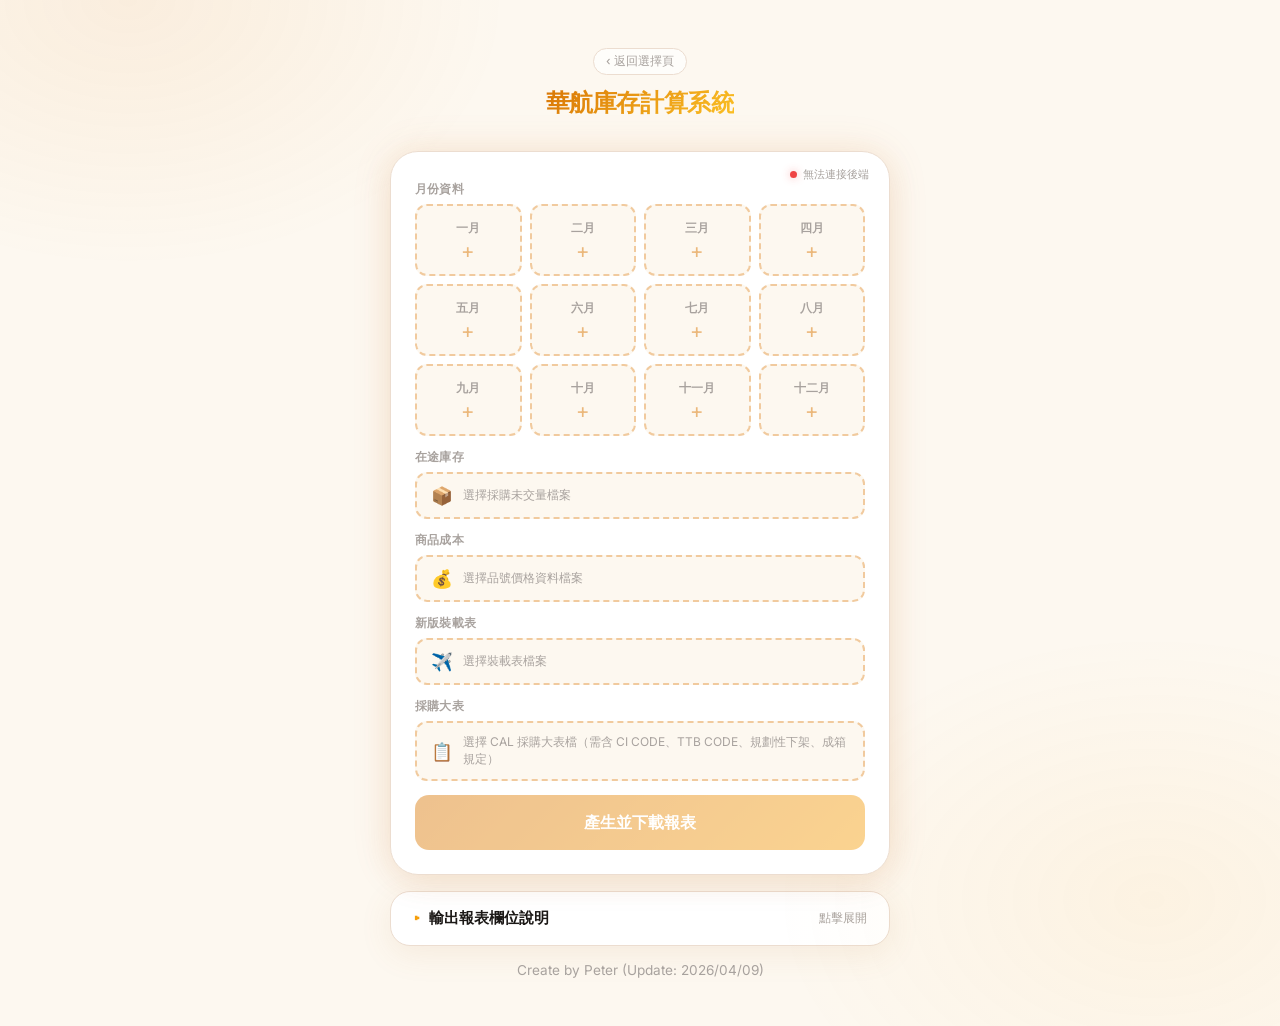
==== commit 6bb3e078: "feat: 華航新增輸出報表欄位說明，採購大表標註所需欄位 Co-Authored-By: Claude Sonnet 4.6 <noreply@anthropic.com>" ====
--- a/frontend/china-airlines.html
+++ b/frontend/china-airlines.html
@@ -46,7 +46,7 @@
         <div class="inventory-drop" id="inventory-drop">
           <input type="file" id="inventory-input" accept=".xlsx,.xls" hidden>
           <span class="inv-icon">📦</span>
-          <span class="inv-text" id="inv-text">選擇採購未交量 Excel 檔案</span>
+          <span class="inv-text" id="inv-text">選擇採購未交量檔案</span>
           <span class="inv-remove" id="inv-remove" style="display:none;" onclick="removeInventoryFile()">×</span>
         </div>
       </div>
@@ -57,7 +57,7 @@
         <div class="inventory-drop" id="cost-drop">
           <input type="file" id="cost-input" accept=".xlsx,.xls" hidden>
           <span class="inv-icon">💰</span>
-          <span class="inv-text" id="cost-text">選擇品號價格資料 Excel 檔案</span>
+          <span class="inv-text" id="cost-text">選擇品號價格資料檔案</span>
           <span class="inv-remove" id="cost-remove" style="display:none;" onclick="removeCostFile()">×</span>
         </div>
         <div class="exchange-rates-panel" id="exchange-rates-panel" style="display:none;">
@@ -74,7 +74,7 @@
         <div class="inventory-drop" id="loading-drop">
           <input type="file" id="loading-input" accept=".xlsx,.xls" hidden>
           <span class="inv-icon">✈️</span>
-          <span class="inv-text" id="loading-text">選擇新版裝載表 Excel 檔案</span>
+          <span class="inv-text" id="loading-text">選擇裝載表檔案</span>
           <span class="inv-remove" id="loading-remove" style="display:none;" onclick="removeLoadingFile()">×</span>
         </div>
         <div class="loading-sets-panel" id="loading-sets-panel" style="display:none;">
@@ -95,7 +95,7 @@
         <div class="inventory-drop" id="procurement-drop">
           <input type="file" id="procurement-input" accept=".xlsx,.xls" hidden>
           <span class="inv-icon">📋</span>
-          <span class="inv-text" id="procurement-text">選擇 CAL 採購大表 Excel 檔案</span>
+          <span class="inv-text" id="procurement-text">選擇 CAL 採購大表檔（需含 CI CODE、TTB CODE、規劃性下架、成箱規定）</span>
           <span class="inv-remove" id="procurement-remove" style="display:none;" onclick="removeProcurementFile()">×</span>
         </div>
       </div>
@@ -107,6 +107,73 @@
       </button>
     </div>
 
+    <!-- 輸出欄位說明 -->
+    <details class="output-spec">
+      <summary>
+        <span class="output-spec-title">輸出報表欄位說明</span>
+        <span class="output-spec-hint">點擊展開</span>
+      </summary>
+
+      <div class="output-spec-body">
+        <p class="output-spec-intro">
+          上傳全部檔案（含<strong>採購大表</strong>）後，系統會輸出
+          <code>華航補貨計算表_{月份}.xlsx</code>，欄位以機場分組（MultiIndex），說明如下：
+        </p>
+
+        <div class="spec-group">
+          <div class="spec-group-title">共用欄位（無機場分組）</div>
+          <table class="spec-table">
+            <thead><tr><th>欄位</th><th>來源 / 計算</th></tr></thead>
+            <tbody>
+              <tr><td><code>PART_NO</code></td><td>裝載表 CI Code，為各倉合併的 key</td></tr>
+              <tr><td><code>SKU</code></td><td>裝載表 SKU 品名</td></tr>
+              <tr><td><code>TTB CODE</code></td><td>採購大表</td></tr>
+              <tr><td><code>規劃性下架</code></td><td>採購大表；有值時該品項所有機場補貨量強制為 0</td></tr>
+              <tr><td><code>成箱規定</code></td><td>採購大表，預設 5；補貨量依此無條件進位至整箱</td></tr>
+              <tr><td><code>成本(TWD)</code></td><td>品號價格資料（外幣 × 匯率），取最新核價日；需上傳商品成本才會出現</td></tr>
+            </tbody>
+          </table>
+        </div>
+
+        <div class="spec-group">
+          <div class="spec-group-title">TPE（桃園）</div>
+          <table class="spec-table">
+            <thead><tr><th>欄位</th><th>來源 / 計算</th></tr></thead>
+            <tbody>
+              <tr><td><code>{月份}銷售量</code></td><td>TPEKNCP sheet CS_QTY，每上傳月份各一欄</td></tr>
+              <tr><td><code>庫存數</code></td><td>TPEKNCP + TPEKSCI 期末存量（END_TTL_QTY）合併加總</td></tr>
+              <tr><td><code>裝載量</code></td><td>裝載表 裝載數量</td></tr>
+              <tr><td><code>裝載套數</code></td><td>依裝載表 Q2 類型對應套數（預設 A=247、B=62、B7=27，可於裝載表區塊調整）</td></tr>
+              <tr><td><code>裝載需求量</code></td><td>裝載量 × 裝載套數</td></tr>
+              <tr><td><code>月銷需求量</code></td><td>各月銷售量平均（四捨五入）</td></tr>
+              <tr><td><code>在途庫存</code></td><td>採購未交量（篩選 交貨庫 = 華膳-CI，品號尾 A）；需上傳在途庫存才會出現</td></tr>
+              <tr><td><code>移出量</code></td><td>TSA + KHH + RMQ 三倉待移倉量加總</td></tr>
+              <tr><td><code>請購量</code></td><td>MAX(裝載需求量 + 月銷需求量 + 移出量 − 在途庫存 − 庫存數, 0)，依成箱規定無條件進位</td></tr>
+              <tr><td><code>請購金額</code></td><td>請購量 × 成本(TWD)；需上傳商品成本才會出現</td></tr>
+            </tbody>
+          </table>
+        </div>
+
+        <div class="spec-group">
+          <div class="spec-group-title">TSA / KHH / RMQ（松山 / 高雄 / 台中）</div>
+          <table class="spec-table">
+            <thead><tr><th>欄位</th><th>來源 / 計算</th></tr></thead>
+            <tbody>
+              <tr><td><code>{月份}銷售量</code></td><td>對應機場 sheet CS_QTY，每上傳月份各一欄</td></tr>
+              <tr><td><code>庫存數</code></td><td>對應機場 sheet 期末存量（END_TTL_QTY）</td></tr>
+              <tr><td><code>裝載量</code></td><td>裝載表 裝載數量</td></tr>
+              <tr><td><code>裝載套數</code></td><td>依 Q2 類型對應套數（TSA 預設 A=12、B=5、B7=0；KHH A=15、B=6、B7=0；RMQ A=2、B=2、B7=0）</td></tr>
+              <tr><td><code>裝載需求量</code></td><td>裝載量 × 裝載套數</td></tr>
+              <tr><td><code>月銷需求量</code></td><td>各月銷售量平均（四捨五入）</td></tr>
+              <tr><td><code>追加需求量</code></td><td>月銷需求量 × 1.5</td></tr>
+              <tr><td><code>待移倉量</code></td><td>MAX(裝載需求量 + 月銷需求量 + 追加需求量 − 庫存數, 0)，依成箱規定無條件進位；加總後作為 TPE 移出量</td></tr>
+            </tbody>
+          </table>
+        </div>
+
+      </div>
+    </details>
+
     <p style="text-align:center;color:var(--text-secondary);font-size:0.85rem;margin-top:1rem;">Create by Peter (Update: 2026/04/09)</p>
     <script src="cal-app.js?v=3"></script>
   </body>
